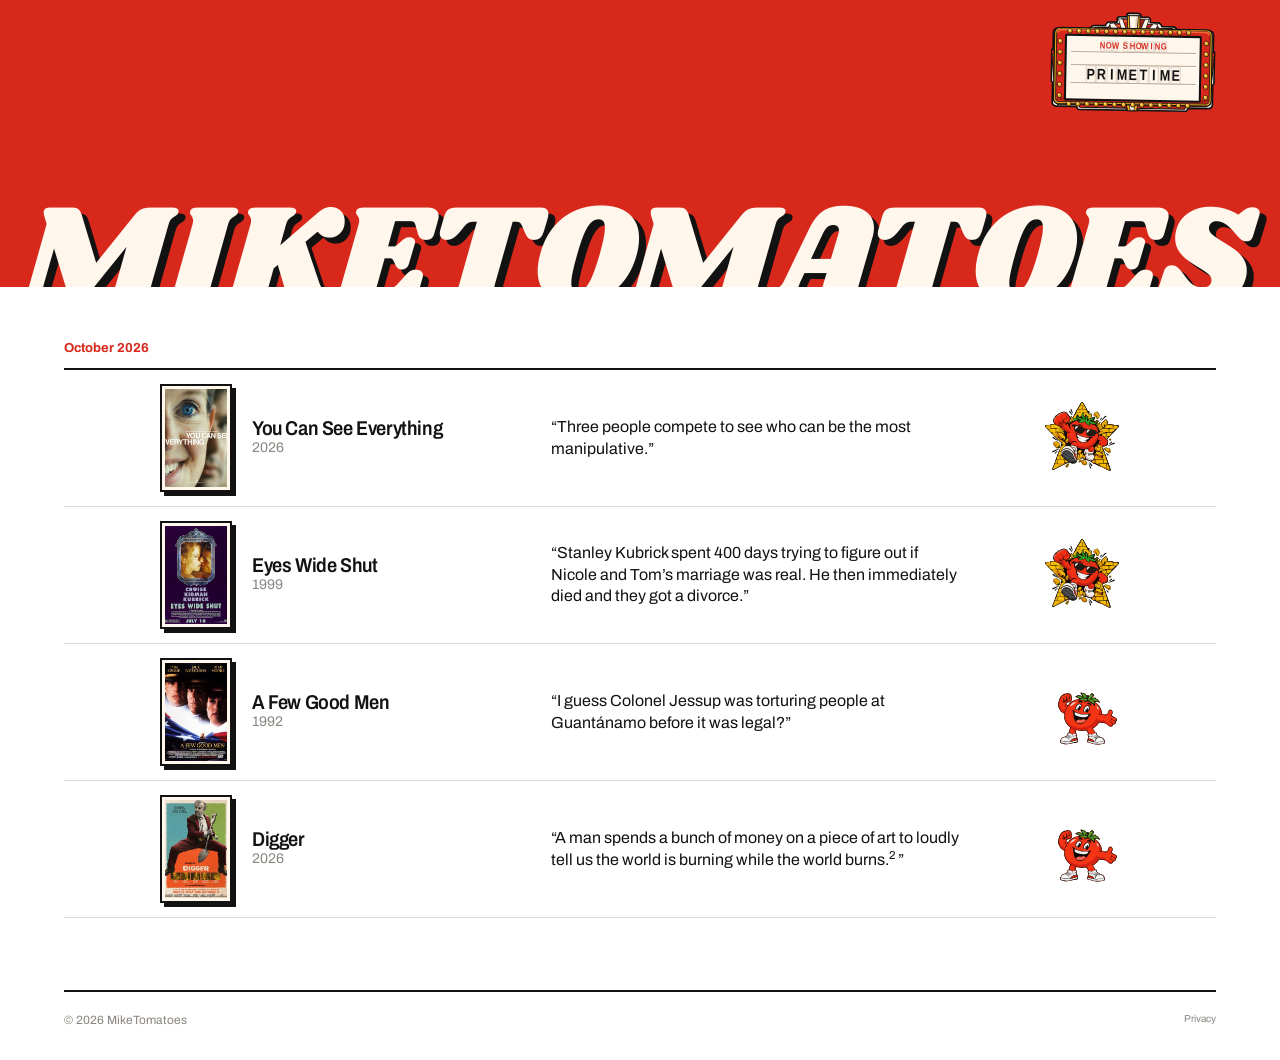
==== index.html @ eaaa650e "End the A Few Good Men line with a question mark Co-Authored-By: Claude Opus 5.5 <noreply@anthropic." ====
<!doctype html>
<html lang="en">
<head>
<meta charset="utf-8">
<meta name="viewport" content="width=device-width, initial-scale=1">
<title>miketomatoes</title>
<meta name="description" content="Mike's movie log.">
<meta property="og:title" content="MikeTomatoes">
<meta property="og:site_name" content="MikeTomatoes">
<meta property="og:type" content="website">
<meta property="og:url" content="http://www.miketomatoes.com/">
<meta property="og:image" content="https://raw.githubusercontent.com/michaelpiech/miketomatoes/main/assets/og/share.png?v=2">
<meta property="og:image:width" content="1200">
<meta property="og:image:height" content="630">
<meta property="og:image:alt" content="MikeTomatoes">
<meta name="twitter:card" content="summary_large_image">
<meta name="theme-color" content="#D8281B">
<link rel="icon" href="assets/icons/star.svg?v=4" type="image/svg+xml">
<link rel="icon" href="assets/icons/star-48.png?v=4" sizes="48x48" type="image/png">
<link rel="icon" href="assets/icons/star-32.png?v=4" sizes="32x32" type="image/png">
<link rel="icon" href="assets/icons/star-16.png?v=4" sizes="16x16" type="image/png">
<link rel="apple-touch-icon" href="assets/icons/apple-touch-icon.png?v=4">
<script>
(() => {
  if (matchMedia('(prefers-reduced-motion: reduce)').matches) return;
  const icon = document.querySelector('link[rel="icon"][type="image/svg+xml"]');
  const open = icon.href, wink = open.replace('.svg', '-wink.svg');
  new Image().src = wink;
  setInterval(() => {
    icon.href = wink;
    setTimeout(() => { icon.href = open; }, 220);
  }, 4500);
})();
</script>
<link rel="preconnect" href="https://fonts.googleapis.com">
<link rel="preconnect" href="https://fonts.gstatic.com" crossorigin>
<link rel="stylesheet" href="https://fonts.googleapis.com/css2?family=Archivo:ital,wdth,wght@0,62..125,100..900;1,62..125,100..900&amp;family=Shrikhand&amp;display=swap">
<script>document.documentElement.classList.add('js')</script>
<script>
if (!/^(localhost|127\.0\.0\.1|\[::1\])$/.test(location.hostname) && location.protocol !== 'file:') {
  const s = document.createElement('script');
  s.async = true;
  s.src = 'https://www.googletagmanager.com/gtag/js?id=G-90VP8LYKGS';
  document.head.append(s);
  window.dataLayer = window.dataLayer || [];
  window.gtag = function () { dataLayer.push(arguments); };
  gtag('js', new Date());
  gtag('config', 'G-90VP8LYKGS');
}
</script>
<link rel="stylesheet" href="assets/marquee/marquee.css?v=20261023">
<style>
:root{--red:#D8281B;--ink:#121212;--paper:#FFFFFF;--banner-ink:#FFF6EC;--mute:#8A8580;--rule:#DEDAD4;--m:clamp(24px,5vw,72px);--wm-m:clamp(12px,1.6vw,28px)}
*{box-sizing:border-box}
/* The html background only shows in the overscroll bounce: red above the banner, paper below the footer (see the script). */
html{background:var(--red);overflow-x:clip}
body{min-height:100vh;background:var(--paper);margin:0;color:var(--ink);font-family:Archivo,"Helvetica Neue",Arial,sans-serif;font-size:14px;line-height:1.35;-webkit-font-smoothing:antialiased}
::selection{background:var(--red);color:var(--banner-ink)}
a{color:inherit;text-underline-offset:3px}
a:hover{color:var(--red)}
.banner{display:flex;flex-direction:column;justify-content:space-between;min-height:clamp(240px,22.5vw,330px);padding:0 var(--wm-m);background:var(--red);color:var(--banner-ink);overflow:hidden}
/* The wordmark runs close to the edges (--wm-m); everything else keeps the page margin (--m). */
/* Approved clear-card cinema sign, kept small in the banner corner. */
.banner .mt-marquee{align-self:flex-end;flex:none;width:clamp(120px,13vw,260px);max-width:calc(100% - 2 * (var(--m) - var(--wm-m)));margin:12px calc(var(--m) - var(--wm-m)) 0 0}
.wm{margin:12px 0 -0.3em;font-family:Shrikhand,"Arial Black",sans-serif;font-weight:400;font-size:calc((100vw - 2 * var(--wm-m)) / 8.9);line-height:1;letter-spacing:-.02em;text-transform:uppercase;white-space:nowrap;text-shadow:.045em .045em 0 var(--ink)}
.wm span{display:inline-block}
html.js .wm:not(.ready){visibility:hidden}
/* The page sits over the banner's bottom edge by 1px so no sliver of the cut wordmark can show at any zoom. */
main{position:relative;z-index:1;margin-top:-1px;padding:25px var(--m) 72px;background:var(--paper)}
.mh{margin:0;padding:28px 0 10px;border-bottom:2px solid var(--ink);font-size:13px;font-weight:700;color:var(--red)}
/* The empty first and last columns inset the posters and the tomatoes equally from the rules' ends. */
.row{display:grid;grid-template-columns:76px 72px minmax(0,1fr) minmax(0,1.7fr) 76px 76px;gap:20px;align-items:center;padding:14px 0;border-bottom:1px solid var(--rule)}
.no{font-weight:600;font-variant-numeric:tabular-nums}
/* 80s frame: ink contour, cream mat and a hard ink offset, like the wordmark and the marquee trim. */
.poster{display:block;width:72px;aspect-ratio:2/3;object-fit:cover;padding:3px;border:2px solid var(--ink);background:var(--banner-ink);box-shadow:4px 4px 0 var(--ink)}
.poster-empty{display:flex;align-items:center;justify-content:center;background:#F1EEE9}
.poster-empty img{width:62%;opacity:.28;filter:grayscale(1)}
.film{min-width:0}
.film h3{margin:0;font-size:20px;font-weight:600;font-variation-settings:"wdth" 88;letter-spacing:-.02em;line-height:1.1}
.film span{color:var(--mute)}
.rv{min-width:0;padding-right:var(--m)}
.rv p{margin:0;font-size:16px;line-height:1.35}
.rv p a{text-decoration:none}
.rv sup{font-size:.72em;line-height:0;vertical-align:.5em;margin:0 .14em 0 .05em}
.links{display:flex;flex-wrap:wrap;gap:4px 16px;margin-top:8px;font-size:13px}
.links .tix{color:var(--red);font-weight:600}
.tomato{display:block;width:76px;height:76px;margin:-8px 0}
.empty{font-size:20px;color:var(--mute)}
.ft{margin:0 var(--m);padding:20px 0 32px;border-top:2px solid var(--ink);display:flex;flex-wrap:wrap;justify-content:space-between;gap:8px 24px;font-size:12px;color:var(--mute)}
.ft .pp{margin-left:auto;font-size:10px;text-decoration:none}
/* Tablet: drop the empty inset columns so the title and quote keep their width. */
@media (min-width:761px) and (max-width:1100px){
  .row{grid-template-columns:72px minmax(0,1fr) minmax(0,1.6fr) 76px;gap:24px}
  .no{display:none}
  .rv{padding-right:16px}
}
@media (max-width:760px){
  .banner{min-height:160px}
  main{padding:16px var(--m) 56px}
  /* Phone: poster, title and tomato on one line; the quote gets the full width underneath. */
  .row{grid-template-columns:64px minmax(0,1fr) 60px;grid-template-areas:"poster film tomato" "rv rv rv";gap:16px 16px;align-items:center;padding:24px 0}
  .no{display:none}
  .poster{grid-area:poster;width:64px;padding:2px;box-shadow:3px 3px 0 var(--ink)}
  .film{grid-area:film}
  .film h3{font-size:19px}
  .rv{grid-area:rv;padding-right:0}
  .rv p{font-size:16px;line-height:1.45}
  .tomato-cell{grid-area:tomato}
  .tomato{width:60px;height:60px;margin:0}
}
</style>
</head>
<body>
<header class="banner">
  <div class="mt-marquee" role="img" aria-label="NOW SHOWING: Primetime" data-title="Primetime">
    <img class="mt-frame" src="assets/marquee/frame.svg" alt="" aria-hidden="true">
    <div class="mt-window" aria-hidden="true"><div class="mt-heading">NOW SHOWING</div><div class="mt-title">Primetime</div></div>
  </div>
  <h1 class="wm"><span>MikeTomatoes</span></h1>
</header>
<main>
    <section>
      <h2 class="mh">October 2026</h2>
      <article class="row">
        <span class="no"></span>
        <img class="poster" src="assets/posters/you-can-see-everything-2026.jpg" alt="" loading="lazy">
        <div class="film"><h3>You Can See Everything</h3><span>2026</span></div>
        <div class="rv"><p>“Three people compete to see who can be the most manipulative.”</p></div>
        <div class="tomato-cell"><picture><source media="(min-width: 761px)" srcset="assets/ratings/star.svg"><img class="tomato" src="assets/ratings/star-small.svg" alt="Star"></picture></div>
      </article>
      <article class="row">
        <span class="no"></span>
        <img class="poster" src="assets/posters/eyes-wide-shut-1999.png" alt="" loading="lazy">
        <div class="film"><h3>Eyes Wide Shut</h3><span>1999</span></div>
        <div class="rv"><p>“Stanley Kubrick spent 400 days trying to figure out if Nicole and Tom’s marriage was real. He then immediately died and they got a divorce.”</p></div>
        <div class="tomato-cell"><picture><source media="(min-width: 761px)" srcset="assets/ratings/star.svg"><img class="tomato" src="assets/ratings/star-small.svg" alt="Star"></picture></div>
      </article>
      <article class="row">
        <span class="no"></span>
        <img class="poster" src="assets/posters/a-few-good-men-1992.jpg" alt="" loading="lazy">
        <div class="film"><h3>A Few Good Men</h3><span>1992</span></div>
        <div class="rv"><p>“I guess Colonel Jessup was torturing people at Guantánamo <a href="https://en.wikipedia.org/wiki/Torture_Memos" target="_blank" rel="noopener">before it was legal</a>?”</p></div>
        <div class="tomato-cell"><picture><source media="(min-width: 761px)" srcset="assets/ratings/fresh.svg"><img class="tomato" src="assets/ratings/fresh-small.svg" alt="Fresh"></picture></div>
      </article>
      <article class="row">
        <span class="no"></span>
        <img class="poster" src="assets/posters/digger-2026.jpg" alt="" loading="lazy">
        <div class="film"><h3>Digger</h3><span>2026</span></div>
        <div class="rv"><p>“A man spends a bunch of money on a piece of art to loudly tell us the world is burning while the world burns.<sup>2</sup>”</p></div>
        <div class="tomato-cell"><picture><source media="(min-width: 761px)" srcset="assets/ratings/fresh.svg"><img class="tomato" src="assets/ratings/fresh-small.svg" alt="Fresh"></picture></div>
      </article>
    </section>
</main>
<footer class="ft"><span>© 2026 MikeTomatoes</span><a class="pp" href="privacy.html">Privacy</a></footer>
<script src="assets/marquee/marquee.js?v=20261023"></script>
<script>document.querySelectorAll('.mt-marquee').forEach(el => MikeMarquee.mount(el, { title: el.dataset.title }));</script>
<script>
{
  const el = document.querySelector('.wm');
  if (el) {
    const fit = () => {
      el.style.fontSize = '100px';
      el.style.fontSize = (100 * el.clientWidth / (el.firstElementChild.getBoundingClientRect().width + 0.045 * 100)) + 'px';
      el.classList.add('ready');
    };
    document.fonts.ready.then(fit);
    addEventListener('resize', fit);
  }
}
</script>
<script>
{
  const root = document.documentElement;
  const tint = () => { root.style.backgroundColor = scrollY < (root.scrollHeight - innerHeight) / 2 ? '' : 'var(--paper)'; };
  addEventListener('scroll', tint, { passive: true });
  tint();
}
</script>
</body>
</html>
---- assets/marquee/marquee.css ----
.mt-marquee{position:relative;display:block;width:min(330px,100%);aspect-ratio:5/3;isolation:isolate;transform:rotate(1deg);--rail:#BDA995;--rail-highlight:#FFFDF8;--card-edge:rgba(93,70,48,.18);--card-glint:rgba(255,255,255,.65);color:#121212;font-family:Arial,sans-serif}
.mt-frame{display:block;width:100%;height:100%;pointer-events:none;user-select:none}
.mt-window{position:absolute;left:10%;top:25%;width:80%;height:62.5%;box-sizing:border-box;padding:2% 2.5%;display:flex;flex-direction:column;align-items:stretch;overflow:hidden}
.mt-heading{position:relative;flex:0 0 23%;display:flex;align-items:center;justify-content:center;color:#D8281B;font-size:clamp(10px,2vw,18px);font-weight:900;line-height:1;white-space:nowrap}
.mt-title{flex:1;min-height:0;display:flex;flex-direction:column;justify-content:center;align-items:center;gap:0;font-weight:900;line-height:1.18;text-align:center}
.mt-row{position:relative;width:100%;display:flex;flex:none;justify-content:center;align-items:center;height:1.23em;white-space:nowrap}
.mt-letter{position:relative;height:1.18em;display:inline-flex;justify-content:center;align-items:center;width:.7em;flex:none;line-height:1;transform:none}
.mt-glyph{display:block;font-family:"Arial Black",Arial,sans-serif;font-weight:900;transform:scaleX(.82)}
.mt-space{width:.42em;flex:none}
.mt-marquee[data-theme="dark"]{color:#FFF6EC;--rail:#5E5549;--rail-highlight:#27241F;--card-edge:rgba(255,246,236,.18);--card-glint:rgba(255,255,255,.1)}
.mt-marquee[data-theme="dark"] .mt-heading{position:relative;color:#F2B01E}
@media(prefers-reduced-motion:reduce){.mt-marquee *{transition:none;animation:none}}

/* Shallow paired rails hold each straight row of removable letter cards. */
.mt-row::before,.mt-row::after,.mt-heading::after{content:"";position:absolute;left:0;right:0;height:1px;background:var(--rail);box-shadow:0 1px 0 var(--rail-highlight);pointer-events:none}
.mt-row::before{top:0}.mt-row::after,.mt-heading::after{bottom:0}

/* Clear plastic cards: transparent faces, fine edges and a tiny inner glint. */
.mt-letter::before{content:"";position:absolute;inset:0 .025em;border:1px solid var(--card-edge);border-radius:1px;background:transparent;box-shadow:inset 1px 0 0 var(--card-glint);pointer-events:none}
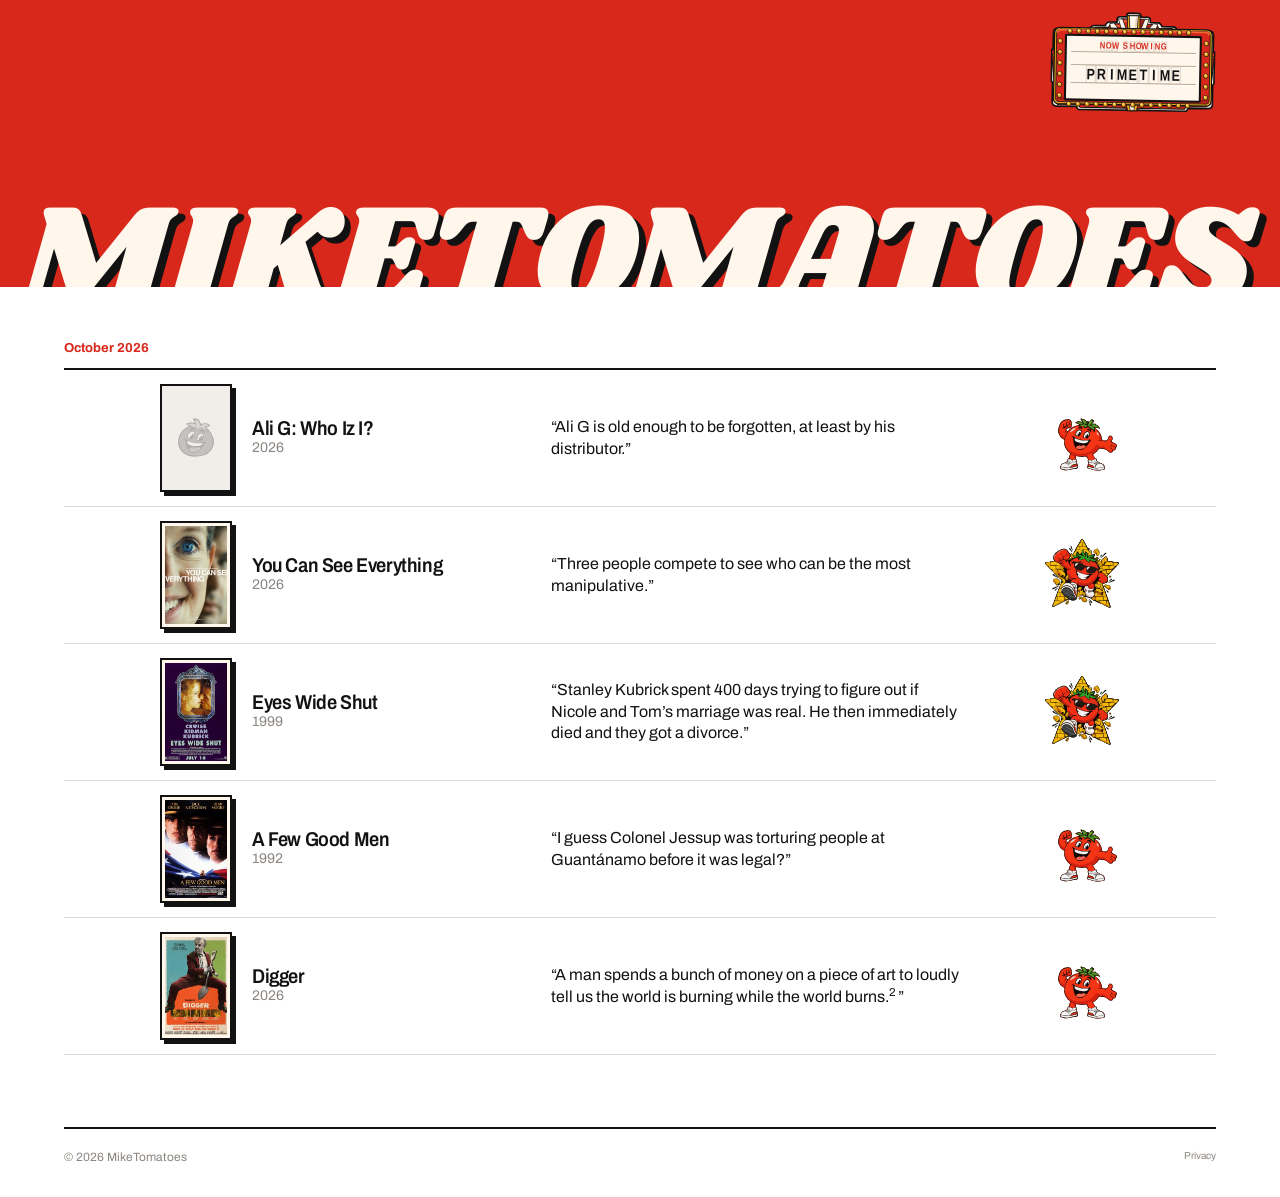
==== commit f0f1a454: "Add Ali G: Who Iz I? Co-Authored-By: Claude Opus 5.5 <noreply@anthropic.com>" ====
--- a/index.html
+++ b/index.html
@@ -15,10 +15,10 @@
 <meta property="og:image:alt" content="MikeTomatoes">
 <meta name="twitter:card" content="summary_large_image">
 <meta name="theme-color" content="#D8281B">
-<link rel="icon" href="assets/icons/star.svg?v=4" type="image/svg+xml">
-<link rel="icon" href="assets/icons/star-48.png?v=4" sizes="48x48" type="image/png">
-<link rel="icon" href="assets/icons/star-32.png?v=4" sizes="32x32" type="image/png">
-<link rel="icon" href="assets/icons/star-16.png?v=4" sizes="16x16" type="image/png">
+<link rel="icon" href="assets/icons/fresh.svg?v=4" type="image/svg+xml">
+<link rel="icon" href="assets/icons/fresh-48.png?v=4" sizes="48x48" type="image/png">
+<link rel="icon" href="assets/icons/fresh-32.png?v=4" sizes="32x32" type="image/png">
+<link rel="icon" href="assets/icons/fresh-16.png?v=4" sizes="16x16" type="image/png">
 <link rel="apple-touch-icon" href="assets/icons/apple-touch-icon.png?v=4">
 <script>
 (() => {
@@ -123,6 +123,13 @@
       <h2 class="mh">October 2026</h2>
       <article class="row">
         <span class="no"></span>
+        <span class="poster poster-empty"><img src="assets/icons/fresh.svg" alt=""></span>
+        <div class="film"><h3>Ali G: Who Iz I?</h3><span>2026</span></div>
+        <div class="rv"><p>“Ali G is old enough to be forgotten, at least by his distributor.”</p></div>
+        <div class="tomato-cell"><picture><source media="(min-width: 761px)" srcset="assets/ratings/fresh.svg"><img class="tomato" src="assets/ratings/fresh-small.svg" alt="Fresh"></picture></div>
+      </article>
+      <article class="row">
+        <span class="no"></span>
         <img class="poster" src="assets/posters/you-can-see-everything-2026.jpg" alt="" loading="lazy">
         <div class="film"><h3>You Can See Everything</h3><span>2026</span></div>
         <div class="rv"><p>“Three people compete to see who can be the most manipulative.”</p></div>
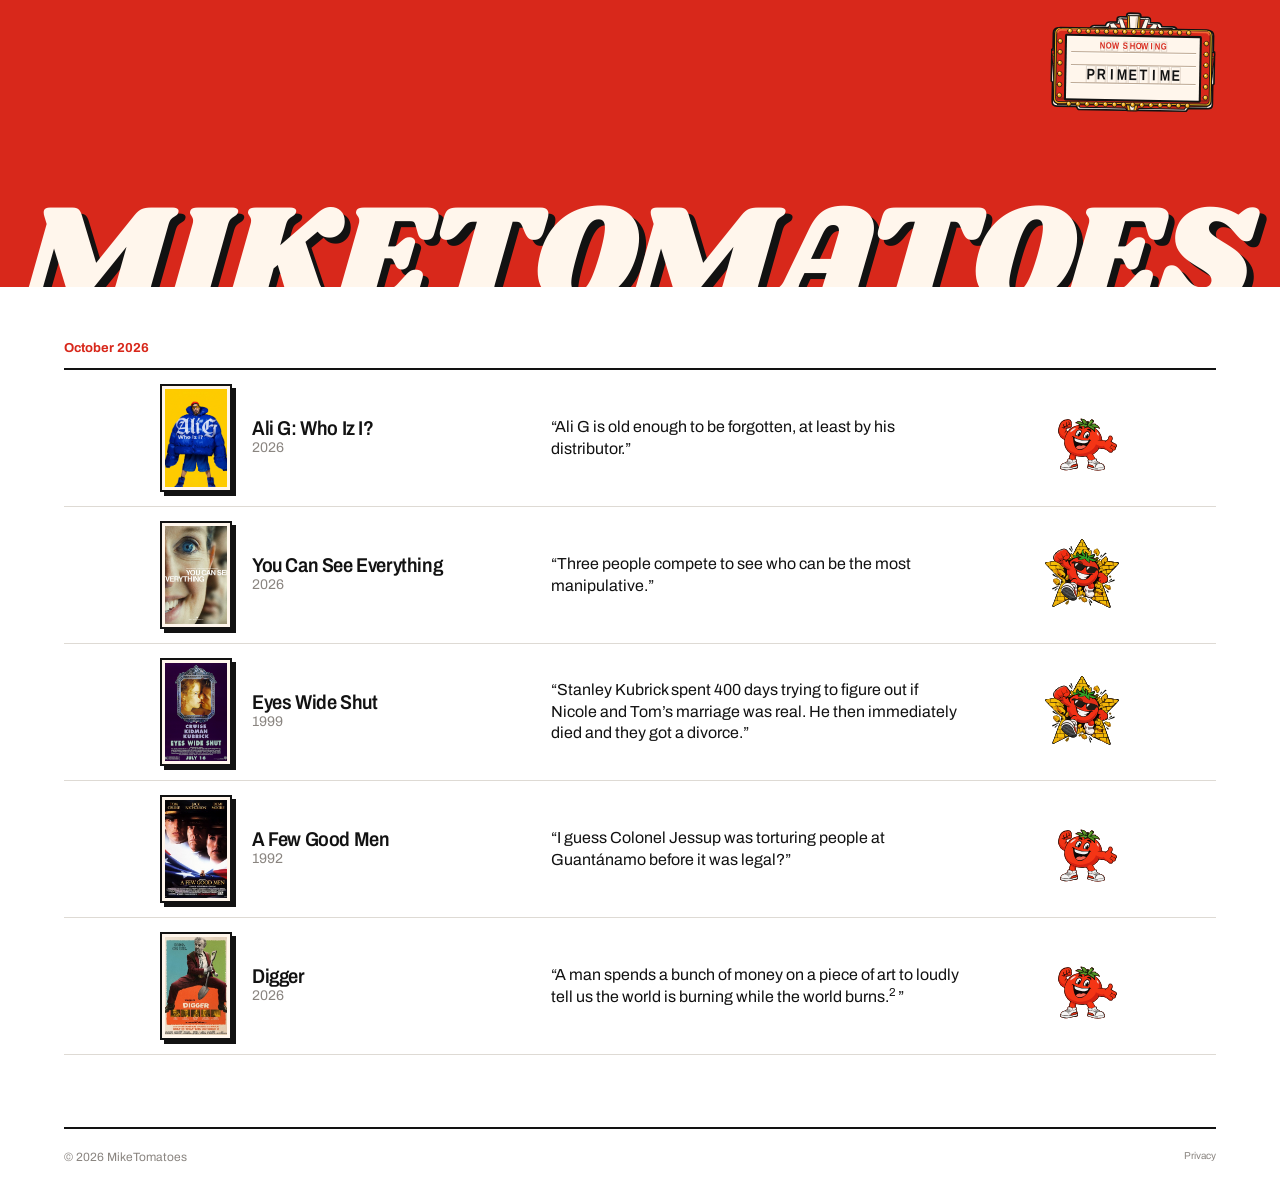
==== commit 9be12582: "Add the Ali G: Who Iz I? poster Co-Authored-By: Claude Opus 5.5 <noreply@anthropic.com>" ====
--- a/index.html
+++ b/index.html
@@ -123,7 +123,7 @@
       <h2 class="mh">October 2026</h2>
       <article class="row">
         <span class="no"></span>
-        <span class="poster poster-empty"><img src="assets/icons/fresh.svg" alt=""></span>
+        <img class="poster" src="assets/posters/ali-g-who-iz-i-2026.jpg" alt="" loading="lazy">
         <div class="film"><h3>Ali G: Who Iz I?</h3><span>2026</span></div>
         <div class="rv"><p>“Ali G is old enough to be forgotten, at least by his distributor.”</p></div>
         <div class="tomato-cell"><picture><source media="(min-width: 761px)" srcset="assets/ratings/fresh.svg"><img class="tomato" src="assets/ratings/fresh-small.svg" alt="Fresh"></picture></div>
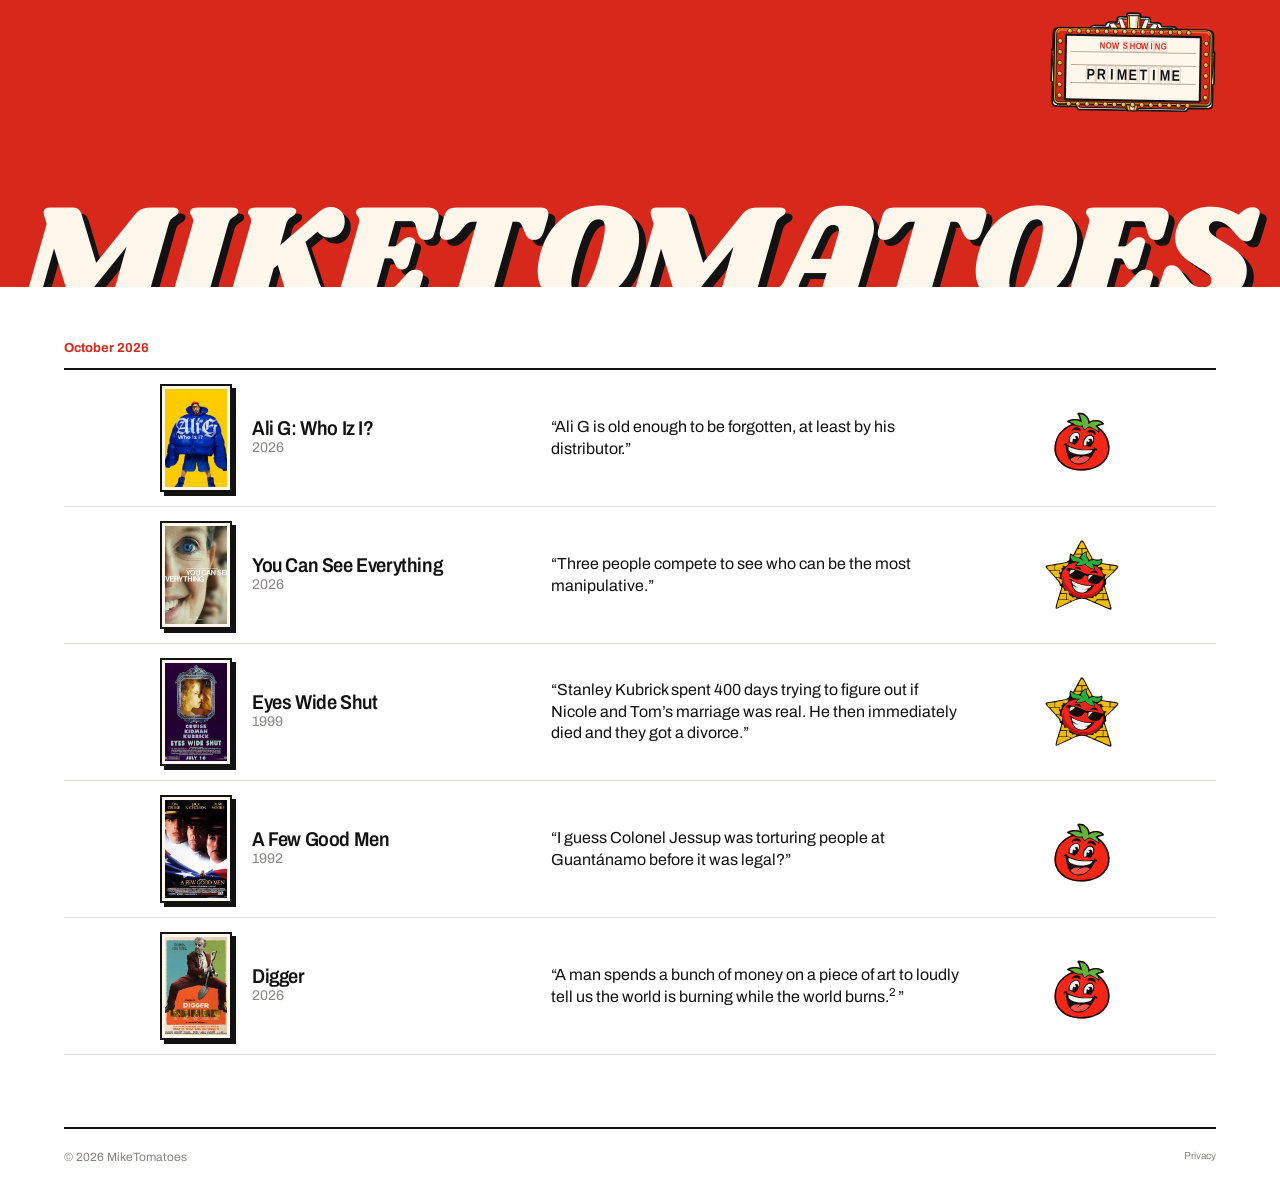
==== commit 8f93c886: "Make the Safari bounce red by moving the white off the body Co-Authored-By: Claude Opus 5.5 <noreply" ====
--- a/index.html
+++ b/index.html
@@ -54,7 +54,10 @@
 *{box-sizing:border-box}
 /* The html background only shows in the overscroll bounce: red above the banner, paper below the footer (see the script). */
 html{background:var(--red);overflow-x:clip}
-body{min-height:100vh;background:var(--paper);margin:0;color:var(--ink);font-family:Archivo,"Helvetica Neue",Arial,sans-serif;font-size:14px;line-height:1.35;-webkit-font-smoothing:antialiased}
+/* A red block parked above the page top: iOS Safari shows what's above the page during the pull-down bounce, whatever the html background is. */
+body::before{content:"";position:absolute;left:0;right:0;bottom:100%;height:100vh;background:var(--red)}
+/* No body background: Safari blends body over html for its bounce colour, so the white lives on .page instead. */
+body{position:relative;display:flex;flex-direction:column;min-height:100vh;margin:0;color:var(--ink);font-family:Archivo,"Helvetica Neue",Arial,sans-serif;font-size:14px;line-height:1.35;-webkit-font-smoothing:antialiased}
 ::selection{background:var(--red);color:var(--banner-ink)}
 a{color:inherit;text-underline-offset:3px}
 a:hover{color:var(--red)}
@@ -65,6 +68,7 @@
 .wm{margin:12px 0 -0.3em;font-family:Shrikhand,"Arial Black",sans-serif;font-weight:400;font-size:calc((100vw - 2 * var(--wm-m)) / 8.9);line-height:1;letter-spacing:-.02em;text-transform:uppercase;white-space:nowrap;text-shadow:.045em .045em 0 var(--ink)}
 .wm span{display:inline-block}
 html.js .wm:not(.ready){visibility:hidden}
+.page{flex:1 0 auto;background:var(--paper)}
 /* The page sits over the banner's bottom edge by 1px so no sliver of the cut wordmark can show at any zoom. */
 main{position:relative;z-index:1;margin-top:-1px;padding:25px var(--m) 72px;background:var(--paper)}
 .mh{margin:0;padding:28px 0 10px;border-bottom:2px solid var(--ink);font-size:13px;font-weight:700;color:var(--red)}
@@ -118,6 +122,7 @@
   </div>
   <h1 class="wm"><span>MikeTomatoes</span></h1>
 </header>
+<div class="page">
 <main>
     <section>
       <h2 class="mh">October 2026</h2>
@@ -159,6 +164,7 @@
     </section>
 </main>
 <footer class="ft"><span>© 2026 MikeTomatoes</span><a class="pp" href="privacy.html">Privacy</a></footer>
+</div>
 <script src="assets/marquee/marquee.js?v=20261023"></script>
 <script>document.querySelectorAll('.mt-marquee').forEach(el => MikeMarquee.mount(el, { title: el.dataset.title }));</script>
 <script>
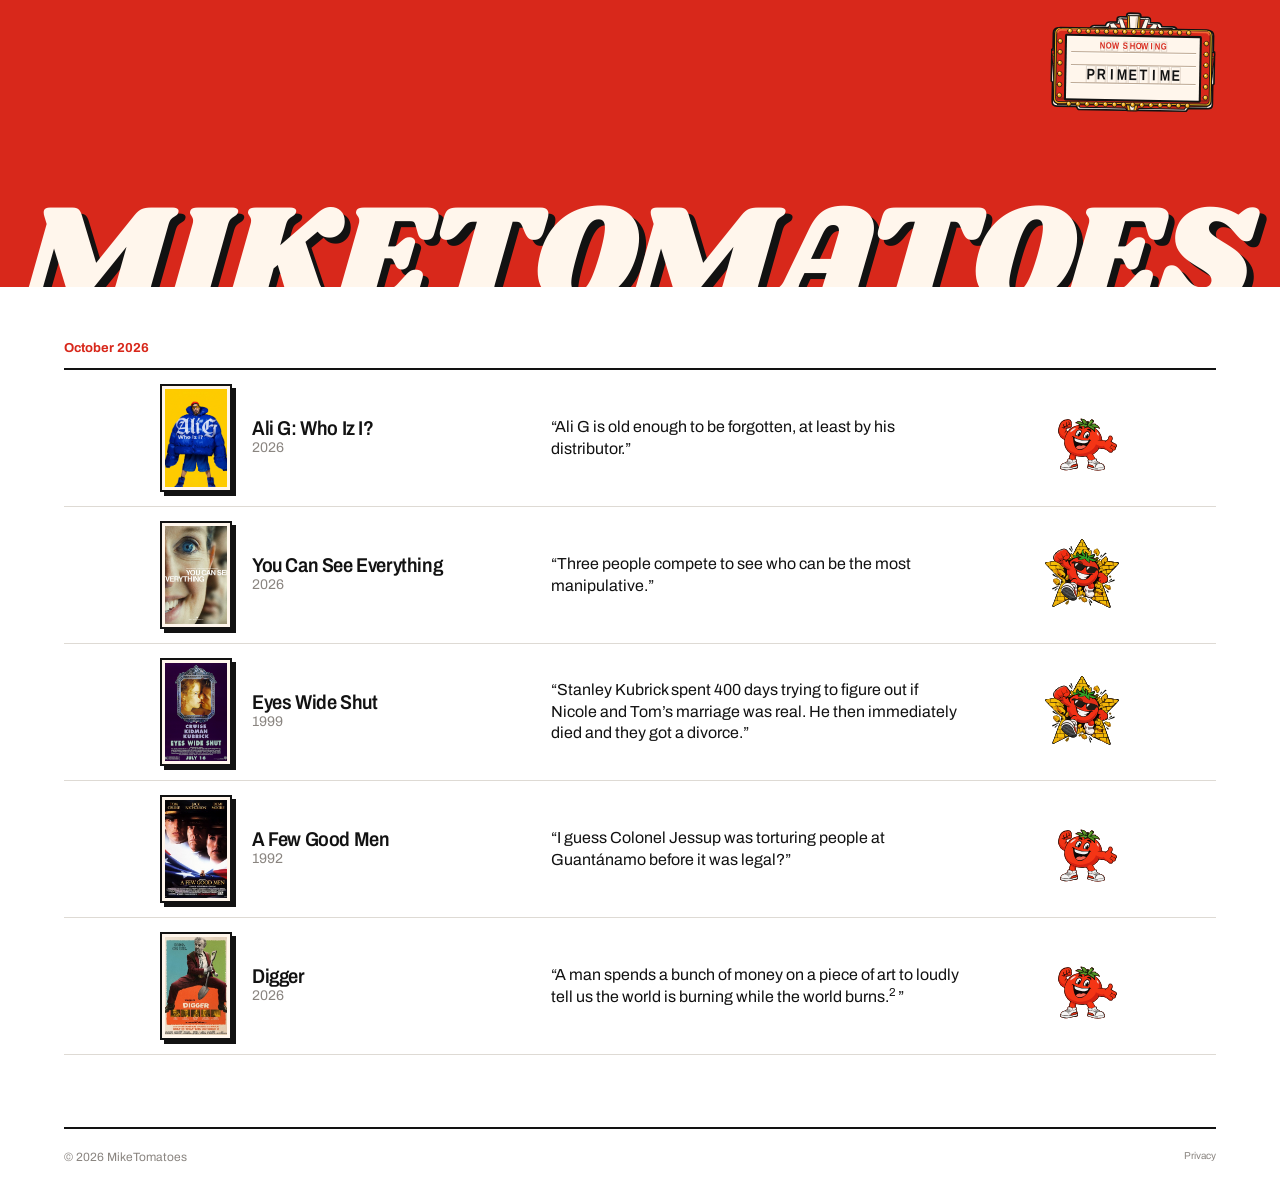
==== commit 2cca25d0: "Serve the share preview from the site over https Co-Authored-By: Claude Opus 5.5 <noreply@anthropic." ====
--- a/index.html
+++ b/index.html
@@ -8,8 +8,8 @@
 <meta property="og:title" content="MikeTomatoes">
 <meta property="og:site_name" content="MikeTomatoes">
 <meta property="og:type" content="website">
-<meta property="og:url" content="http://www.miketomatoes.com/">
-<meta property="og:image" content="https://raw.githubusercontent.com/michaelpiech/miketomatoes/main/assets/og/share.png?v=2">
+<meta property="og:url" content="https://www.miketomatoes.com/">
+<meta property="og:image" content="https://www.miketomatoes.com/assets/og/share.png?v=2">
 <meta property="og:image:width" content="1200">
 <meta property="og:image:height" content="630">
 <meta property="og:image:alt" content="MikeTomatoes">
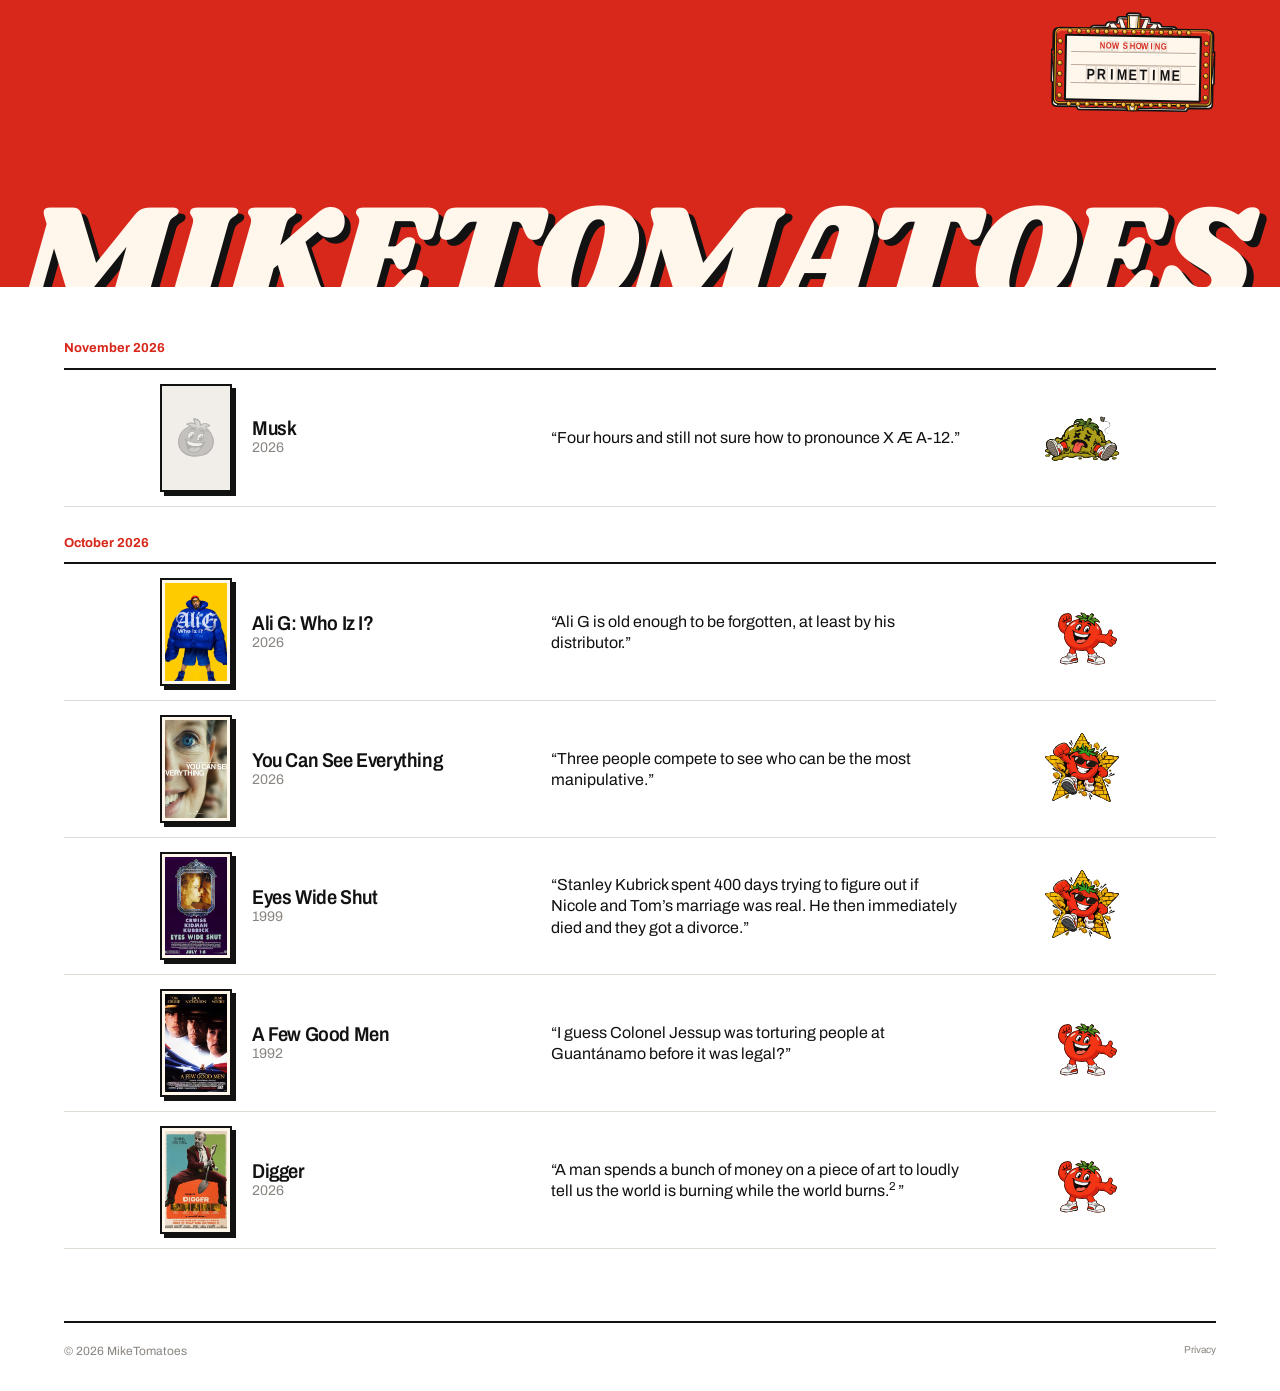
==== commit f4e28e50: "Add Musk Co-Authored-By: Claude Opus 5.5 <noreply@anthropic.com>" ====
--- a/index.html
+++ b/index.html
@@ -15,10 +15,10 @@
 <meta property="og:image:alt" content="MikeTomatoes">
 <meta name="twitter:card" content="summary_large_image">
 <meta name="theme-color" content="#D8281B">
-<link rel="icon" href="assets/icons/fresh.svg?v=4" type="image/svg+xml">
-<link rel="icon" href="assets/icons/fresh-48.png?v=4" sizes="48x48" type="image/png">
-<link rel="icon" href="assets/icons/fresh-32.png?v=4" sizes="32x32" type="image/png">
-<link rel="icon" href="assets/icons/fresh-16.png?v=4" sizes="16x16" type="image/png">
+<link rel="icon" href="assets/icons/rotten.svg?v=4" type="image/svg+xml">
+<link rel="icon" href="assets/icons/rotten-48.png?v=4" sizes="48x48" type="image/png">
+<link rel="icon" href="assets/icons/rotten-32.png?v=4" sizes="32x32" type="image/png">
+<link rel="icon" href="assets/icons/rotten-16.png?v=4" sizes="16x16" type="image/png">
 <link rel="apple-touch-icon" href="assets/icons/apple-touch-icon.png?v=4">
 <script>
 (() => {
@@ -125,6 +125,16 @@
 <div class="page">
 <main>
     <section>
+      <h2 class="mh">November 2026</h2>
+      <article class="row">
+        <span class="no"></span>
+        <span class="poster poster-empty"><img src="assets/icons/fresh.svg" alt=""></span>
+        <div class="film"><h3>Musk</h3><span>2026</span></div>
+        <div class="rv"><p>“Four hours and still not sure how to pronounce X Æ A-12.”</p></div>
+        <div class="tomato-cell"><picture><source media="(min-width: 761px)" srcset="assets/ratings/rotten.svg"><img class="tomato" src="assets/ratings/rotten-small.svg" alt="Rotten"></picture></div>
+      </article>
+    </section>
+    <section>
       <h2 class="mh">October 2026</h2>
       <article class="row">
         <span class="no"></span>
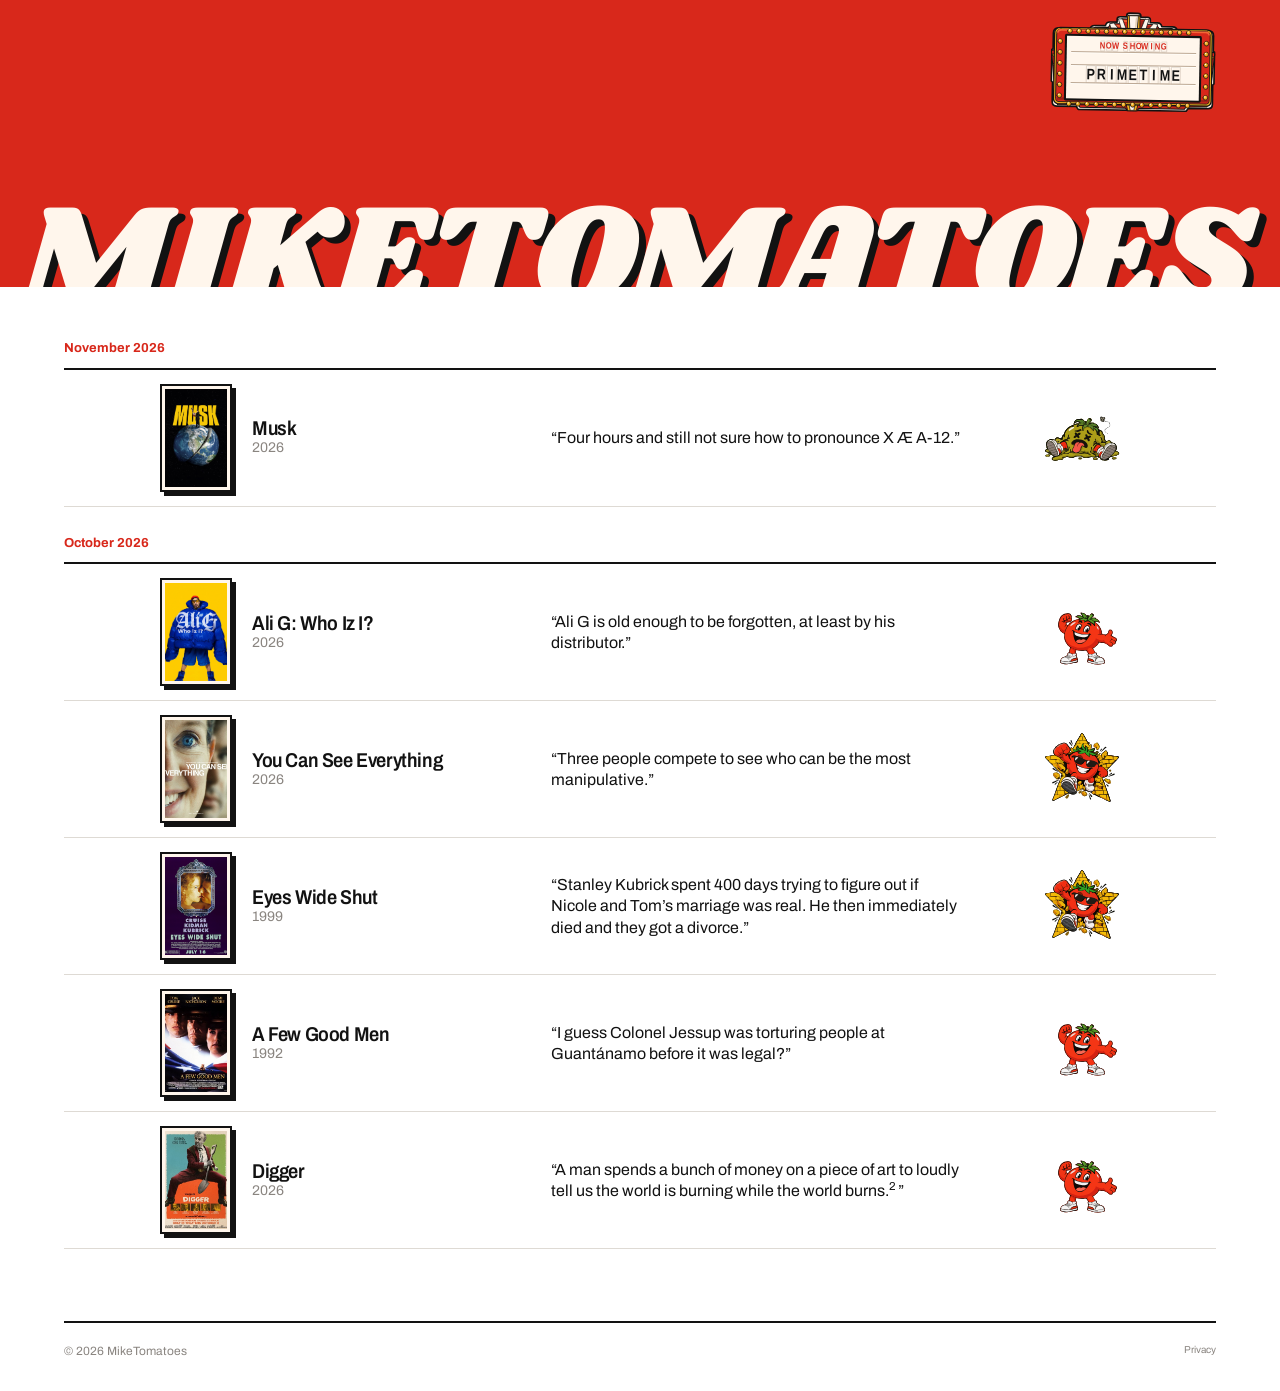
==== commit 96ea05e8: "Add the Musk poster Co-Authored-By: Claude Opus 5.5 <noreply@anthropic.com>" ====
--- a/index.html
+++ b/index.html
@@ -128,7 +128,7 @@
       <h2 class="mh">November 2026</h2>
       <article class="row">
         <span class="no"></span>
-        <span class="poster poster-empty"><img src="assets/icons/fresh.svg" alt=""></span>
+        <img class="poster" src="assets/posters/musk-2026.jpg" alt="" loading="lazy">
         <div class="film"><h3>Musk</h3><span>2026</span></div>
         <div class="rv"><p>“Four hours and still not sure how to pronounce X Æ A-12.”</p></div>
         <div class="tomato-cell"><picture><source media="(min-width: 761px)" srcset="assets/ratings/rotten.svg"><img class="tomato" src="assets/ratings/rotten-small.svg" alt="Rotten"></picture></div>
